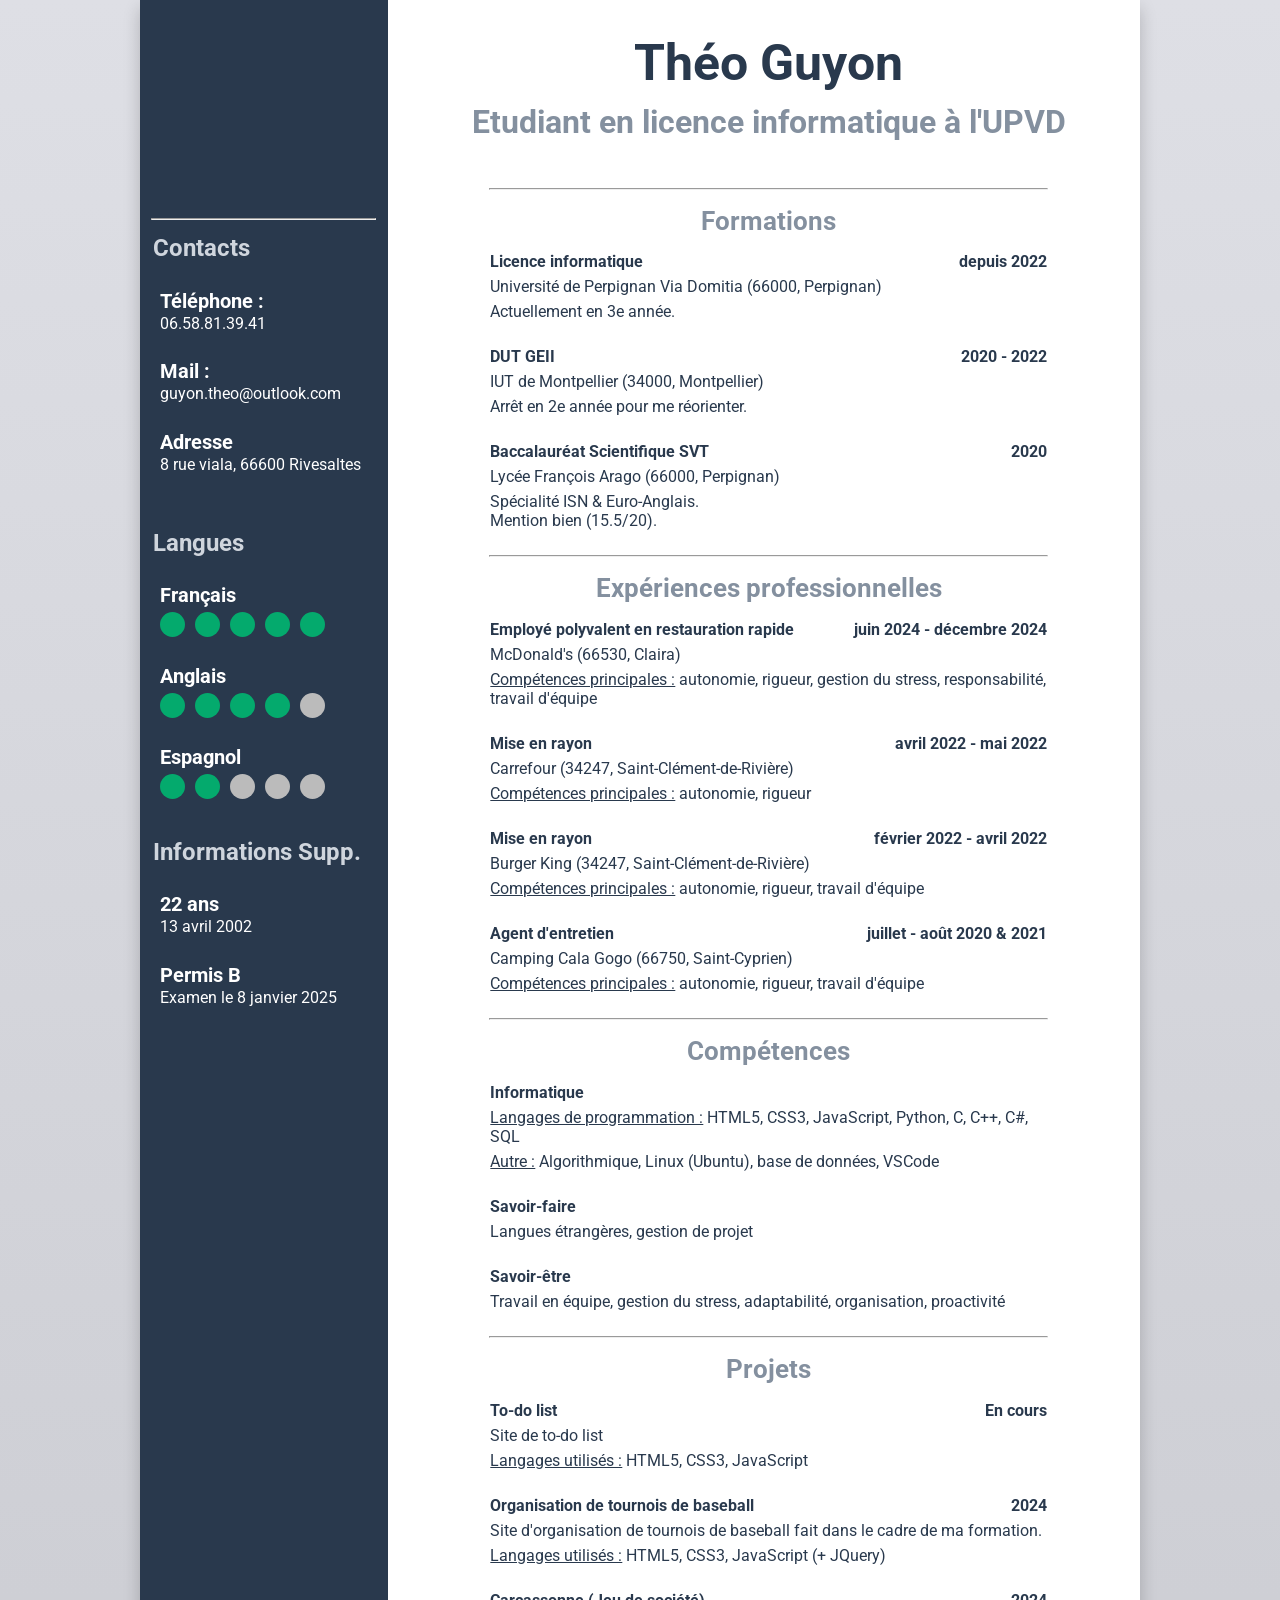
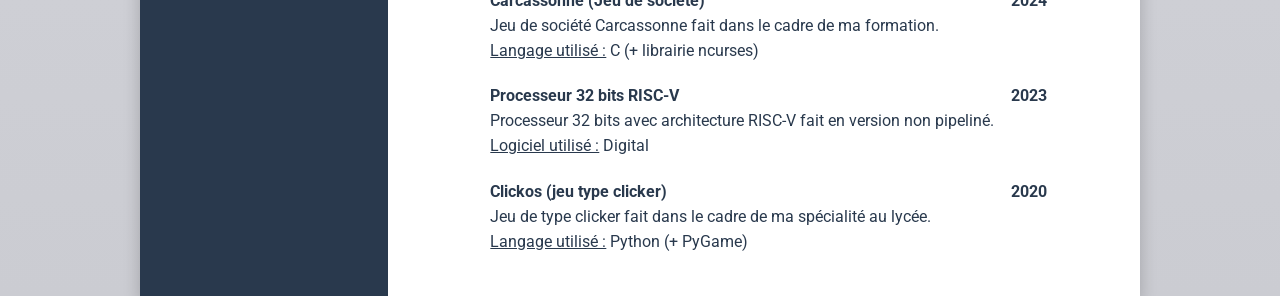
==== index.html @ 1b572861 "Add files via upload" ====
<!DOCTYPE html>
<html lang="fr">
<head>
    <meta charset="UTF-8">
    <meta name="viewport" content="width=device-width, initial-scale=1.0">
    <title>Theo Guyon</title>
    <link rel="stylesheet" href="style.css">
</head>
<body>
    <div>
        <aside>
            <div class="img-container">
                <img src="photo.png" alt="">
            </div>

            <hr>

            <div class="category-container">
                <h3>Contacts</h3>

                <div class="info-container">
                    <h4>Téléphone :</h4>
                    <p>06.58.81.39.41</p>
                </div>

                <div class="info-container">
                    <h4>Mail :</h4>
                    <p>guyon.theo@outlook.com</p>
                </div>

                <div class="info-container">
                    <h4>Adresse</h4>
                    <p>8 rue viala, 66600 Rivesaltes</p>
                </div>
            </div>

            <div class="category-container">
                <h3>Langues</h3>

                <div class="info-container">
                    <h4>Français</h4>
                    <div class="level">
                        <div class="green-dot"></div>
                        <div class="green-dot"></div>
                        <div class="green-dot"></div>
                        <div class="green-dot"></div>
                        <div class="green-dot"></div>
                    </div>
                </div>

                <div class="info-container">
                    <h4>Anglais</h4>
                    <div class="level">
                        <div class="green-dot"></div>
                        <div class="green-dot"></div>
                        <div class="green-dot"></div>
                        <div class="green-dot"></div>
                        <div class="empty-dot"></div>
                    </div>
                    
                </div>

                <div class="info-container">
                    <h4>Espagnol</h4>
                    <div class="level">
                        <div class="green-dot"></div>
                        <div class="green-dot"></div>
                        <div class="empty-dot"></div>
                        <div class="empty-dot"></div>
                        <div class="empty-dot"></div>
                    </div>
                </div>
            </div>

            <div class="category-container">
                <h3>Informations Supp.</h3>

                <div class="info-container">
                    <h4>22 ans</h4>
                    <p>13 avril 2002</p>

                    <h4>Permis B</h4>
                    <p>Examen le 8 janvier 2025</p>
                </div>
            </div>
        </aside>

        <main>
            <div class="cv-header">
                <h1>Théo Guyon</h1>
                <h2>Etudiant en licence informatique à l'UPVD</h2>
            </div>

            <hr>

            <div class="formation-category">
                <h3>Formations</h3>

                <div class="formation-container">
                    <div class="container-header">
                        <h4>Licence informatique</h4>
                        <h4>depuis 2022</h4>
                    </div>
                    <p>Université de Perpignan Via Domitia (66000, Perpignan)</p>
                    <p>Actuellement en 3e année.</p>
                </div>

                <div class="formation-container">
                    <div class="container-header">
                        <h4>DUT GEII</h4>
                        <h4>2020 - 2022</h4>
                    </div>
                    <p>IUT de Montpellier (34000, Montpellier)</p>
                    <p>Arrêt en 2e année pour me réorienter.</p>
                </div>

                <div class="formation-container">
                    <div class="container-header">
                        <h4>Baccalauréat Scientifique SVT</h4>
                        <h4>2020</h4>
                    </div>
                    <p>Lycée François Arago (66000, Perpignan)</p>
                    <p>Spécialité ISN & Euro-Anglais. <br> Mention bien (15.5/20).</p>
                </div>
            </div>

            <hr>

            <div class="work-category">
                <h3>Expériences professionnelles</h3>

                <div class="work-container">
                    <div class="container-header">
                        <h4>Employé polyvalent en restauration rapide</h4>
                        <h4>juin 2024 - décembre 2024</h4>
                    </div>
                    <p>McDonald's (66530, Claira)</p>
                    <p> <u> Compétences principales :</u> 
                        autonomie, rigueur, gestion du stress, responsabilité, travail d'équipe</p>
                </div>

                <div class="work-container">
                    <div class="container-header">
                        <h4>Mise en rayon</h4>
                        <h4>avril 2022 - mai 2022</h4>
                    </div>
                    <p>Carrefour (34247, Saint-Clément-de-Rivière)</p>
                    <p> <u> Compétences principales :</u> 
                        autonomie, rigueur</p>
                </div>

                <div class="work-container">
                    <div class="container-header">
                        <h4>Mise en rayon</h4>
                        <h4>février 2022 - avril 2022</h4>
                    </div>
                    <p>Burger King (34247, Saint-Clément-de-Rivière)</p>
                    <p> <u> Compétences principales :</u> 
                        autonomie, rigueur, travail d'équipe</p>
                </div>

                <div class="work-container">
                    <div class="container-header">
                        <h4>Agent d'entretien</h4>
                        <h4>juillet - août 2020 & 2021</h4>
                    </div>
                    <p>Camping Cala Gogo (66750, Saint-Cyprien)</p>
                    <p> <u> Compétences principales :</u> 
                        autonomie, rigueur, travail d'équipe</p>
                </div>
            </div>

            <hr>

            <div class="skill-category">
                <h3>Compétences</h3>

                <div class="skill-container">
                    <div class="container-header">
                        <h4>Informatique</h4>
                    </div>
                    <p><u>Langages de programmation :</u> 
                        HTML5, CSS3, JavaScript, Python, C, C++, C#, SQL</p>
                    <p><u>Autre :</u> 
                        Algorithmique, Linux (Ubuntu), base de données, VSCode</p>
                </div>

                <div class="skill-container">
                    <div class="container-header">
                        <h4>Savoir-faire</h4>
                    </div>
                    <p>Langues étrangères, gestion de projet</p>
                </div>

                <div class="skill-container">
                    <div class="container-header">
                        <h4>Savoir-être</h4>
                    </div>
                    <p>Travail en équipe, gestion du stress, adaptabilité, organisation, proactivité</p>
                </div>
            </div>

            <hr>

            <div class="project-category">
                <h3>Projets</h3>

                <div class="project-container">
                    <div class="container-header">
                        <h4>To-do list</h4>
                        <h4>En cours</h4>
                    </div>
                    <p>Site de to-do list</p>
                    <p><u>Langages utilisés :</u> HTML5, CSS3, JavaScript</p>
                </div>

                <div class="project-container">
                    <div class="container-header">
                        <h4>Organisation de tournois de baseball</h4>
                        <h4>2024</h4>
                    </div>
                    <p>Site d'organisation de tournois de baseball fait dans le cadre de ma formation.</p>
                    <p><u>Langages utilisés :</u> HTML5, CSS3, JavaScript (+ JQuery)</p>
                </div>

                <div class="project-container">
                    <div class="container-header">
                        <h4>Carcassonne (Jeu de société)</h4>
                        <h4>2024</h4>
                    </div>
                    <p>Jeu de société Carcassonne fait dans le cadre de ma formation.</p>
                    <p><u>Langage utilisé :</u> C (+ librairie ncurses)</p>
                </div>

                <div class="project-container">
                    <div class="container-header">
                        <h4>Processeur 32 bits RISC-V</h4>
                        <h4>2023</h4>
                    </div>
                    <p>Processeur 32 bits avec architecture RISC-V fait en version non pipeliné.</p>
                    <p><u>Logiciel utilisé :</u> Digital</p>
                </div>

                <div class="project-container">
                    <div class="container-header">
                        <h4>Clickos (jeu type clicker)</h4>
                        <h4>2020</h4>
                    </div>
                    <p>Jeu de type clicker fait dans le cadre de ma spécialité au lycée.</p>
                    <p><u>Langage utilisé :</u> Python (+ PyGame)</p>
                </div>
            </div>
        </main>
    </div>
</body>
</html>
---- style.css ----
@import url('https://fonts.googleapis.com/css2?family=Roboto:ital,wght@0,100;0,300;0,400;0,500;0,700;0,900;1,100;1,300;1,400;1,500;1,700;1,900&family=Rubik:ital,wght@0,300..900;1,300..900&display=swap');

html{
    font-family: 'Roboto', sans-serif;
}

html, body{
    padding: 0;
    margin: 0;
}

body{
    display: flex;
    justify-content: center;
    align-items: stretch;

    background-color: #dedfe5;
    background: linear-gradient(to bottom, rgba(222,223,229,1) 0%, rgba(203,204,210,1) 100%);

}

body>div{
    width: 1000px;
    min-height: 100%;
    height: auto;
    box-shadow: 0 8px 16px rgba(0, 0, 0, 0.2);

    display: flex;
    flex-direction: row;
}

aside{
    width: 100%;
    flex: 25%;
    background-color: #29394D;

    display: flex;
    flex-direction: column;
    align-items: center;

}

aside h3{
    color: #cfd5dd;
    font-size: 24px;
}

aside h4{
    font-size: 20px;
}

aside h4, aside p{
    color: white;
}

aside>.img-container{
    margin-top :10px;
    width: 200px;
    height: 200px;
}

aside>.img-container>img{
    width: 200px;
}

aside hr{
    color: #84909f;
    width: 90%;
    margin-bottom: -10px;
}

aside .category-container{
    width: 100%;
    margin-left: 25px;
    margin-bottom: 15px;
}

aside .category-container>div{
    margin-left: 7px;
}

aside .info-container>h4{
    margin-bottom: -15px;
}

aside .level{
    display: flex;
    flex-direction: row;
    margin-top: 20px;
}

.green-dot{
    width: 25px;
    height: 25px;
    background-color: #04AA6D;
    border-radius: 50%;
    margin-right: 10px;
}

.empty-dot{
    width: 25px;
    height: 25px;
    background-color: #bbb;
    border-radius: 50%;
    margin-right: 10px;
}

main{
    padding-left: 10px;
    flex:75%;
    background-color: white
}

main hr{
    color: #84909f;
    width: 75%;
    margin-bottom: -10px;
    margin-top: 20px;
}

main>div{
    width: 100%;
    display: flex;
    flex-direction: column;
    align-items: center;
}

main h1{
    font-size: 50px;
    color: #29394d;
    margin-bottom: -15px;
}

main h2, main h3{
    color: #84909f;
}

main h2{
    font-size: 32px;
}

main h3{
    font-size: 26px;
    margin-bottom: -5px;
}

main h4, main p{
    color: #29394d;
    margin-bottom: -10px;
}

main .formation-container, main .work-container, main .skill-container, main .project-container{
    margin-bottom: 15px;
    width: 75%;
}

main .container-header{
    display: flex;
    justify-content: space-between;
}

main .project-category{
    margin-bottom: 40px;
}
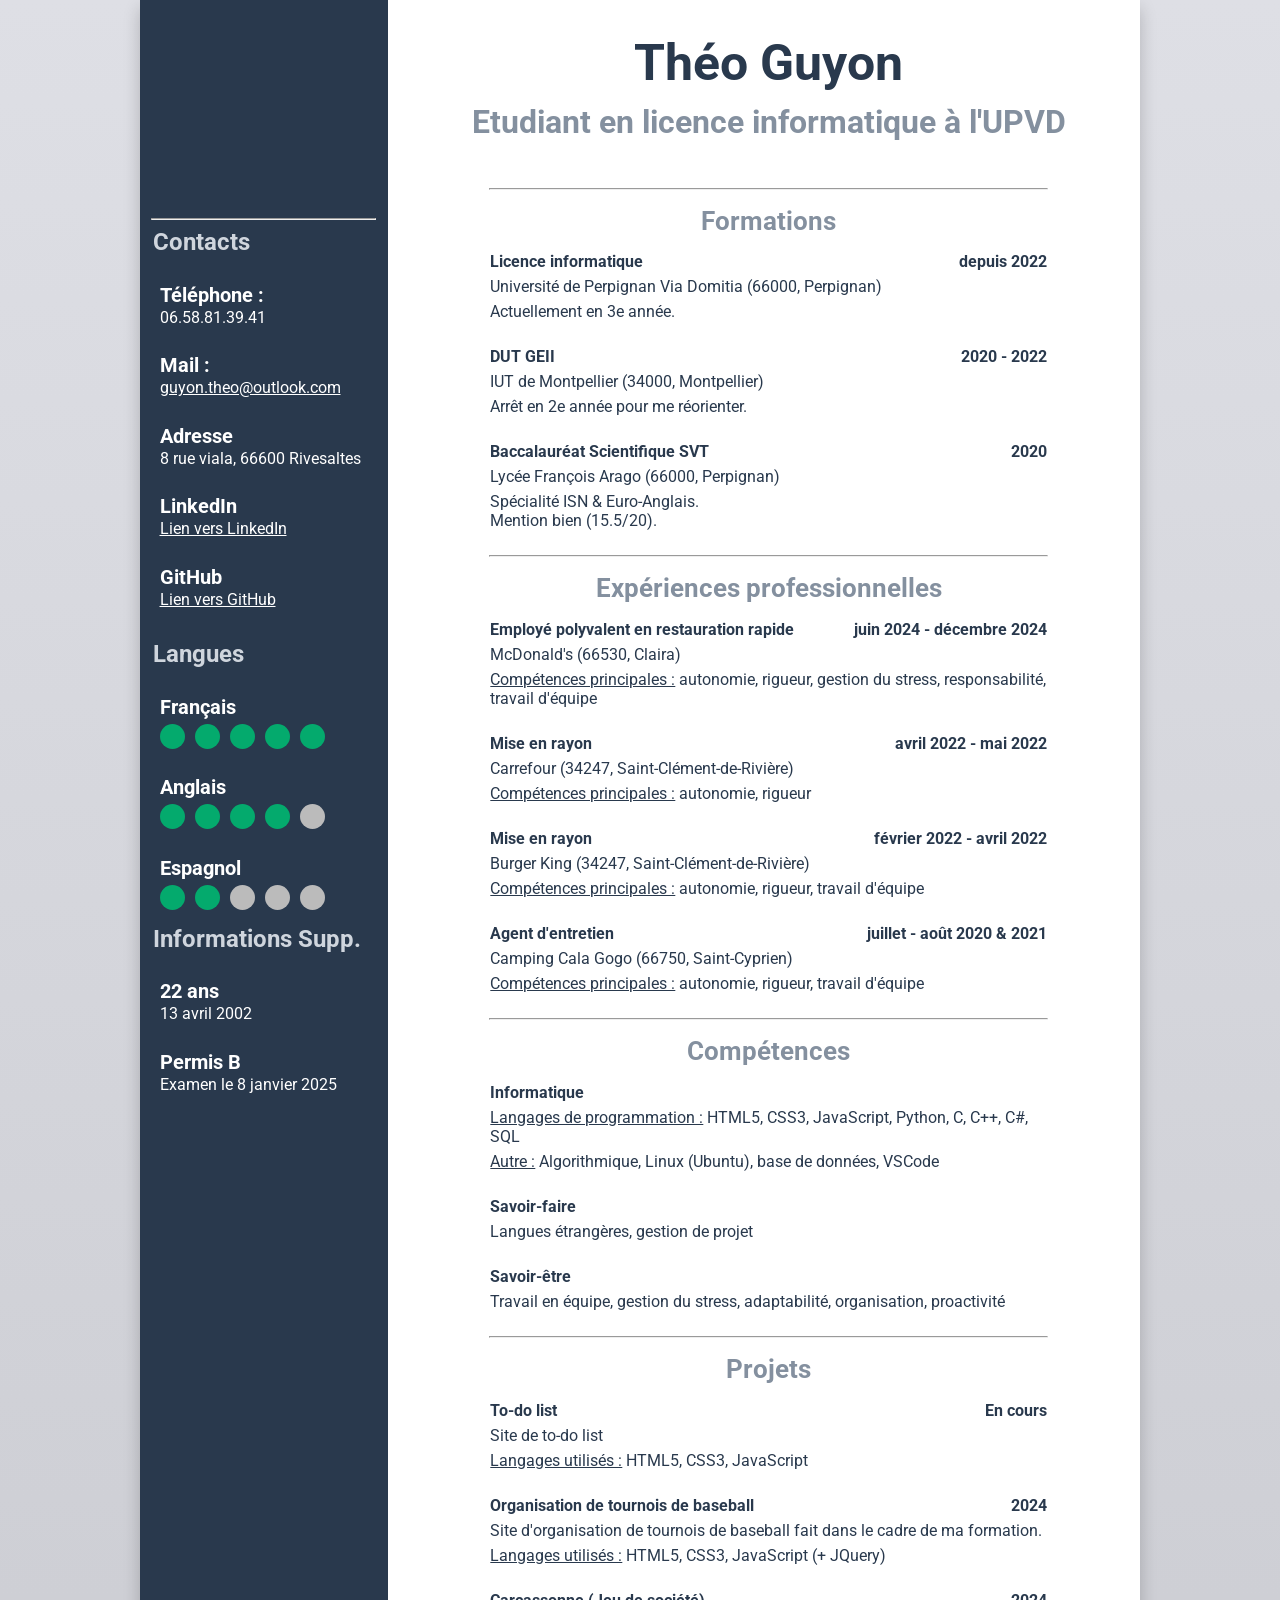
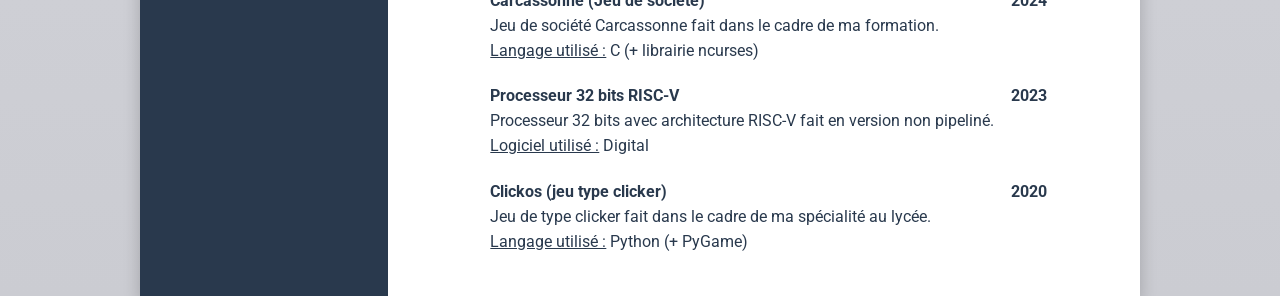
==== commit c2b5bdfc: "add github + linkedin" ====
--- a/index.html
+++ b/index.html
@@ -25,12 +25,22 @@
 
                 <div class="info-container">
                     <h4>Mail :</h4>
-                    <p>guyon.theo@outlook.com</p>
+                    <p><a href="mailto:guyon.theo@outlook.com">guyon.theo@outlook.com</a></p>
                 </div>
 
                 <div class="info-container">
                     <h4>Adresse</h4>
                     <p>8 rue viala, 66600 Rivesaltes</p>
+                </div>
+
+                <div class="info-container">
+                    <h4>LinkedIn</h4>
+                    <p><a href="https://www.linkedin.com/in/theo-guyon/" target="_blank">Lien vers LinkedIn</a></p>
+                </div>
+
+                <div class="info-container">
+                    <h4>GitHub</h4>
+                    <p><a href="https://github.com/Yuukel" target="_blank">Lien vers GitHub</a></p>
                 </div>
             </div>
 
--- a/style.css
+++ b/style.css
@@ -43,14 +43,19 @@
 aside h3{
     color: #cfd5dd;
     font-size: 24px;
+    margin-top: 0;
 }
 
 aside h4{
     font-size: 20px;
 }
 
-aside h4, aside p{
+aside h4, aside p, aside a{
     color: white;
+}
+
+aside a{
+    display: block;
 }
 
 aside>.img-container{
@@ -66,7 +71,6 @@
 aside hr{
     color: #84909f;
     width: 90%;
-    margin-bottom: -10px;
 }
 
 aside .category-container{
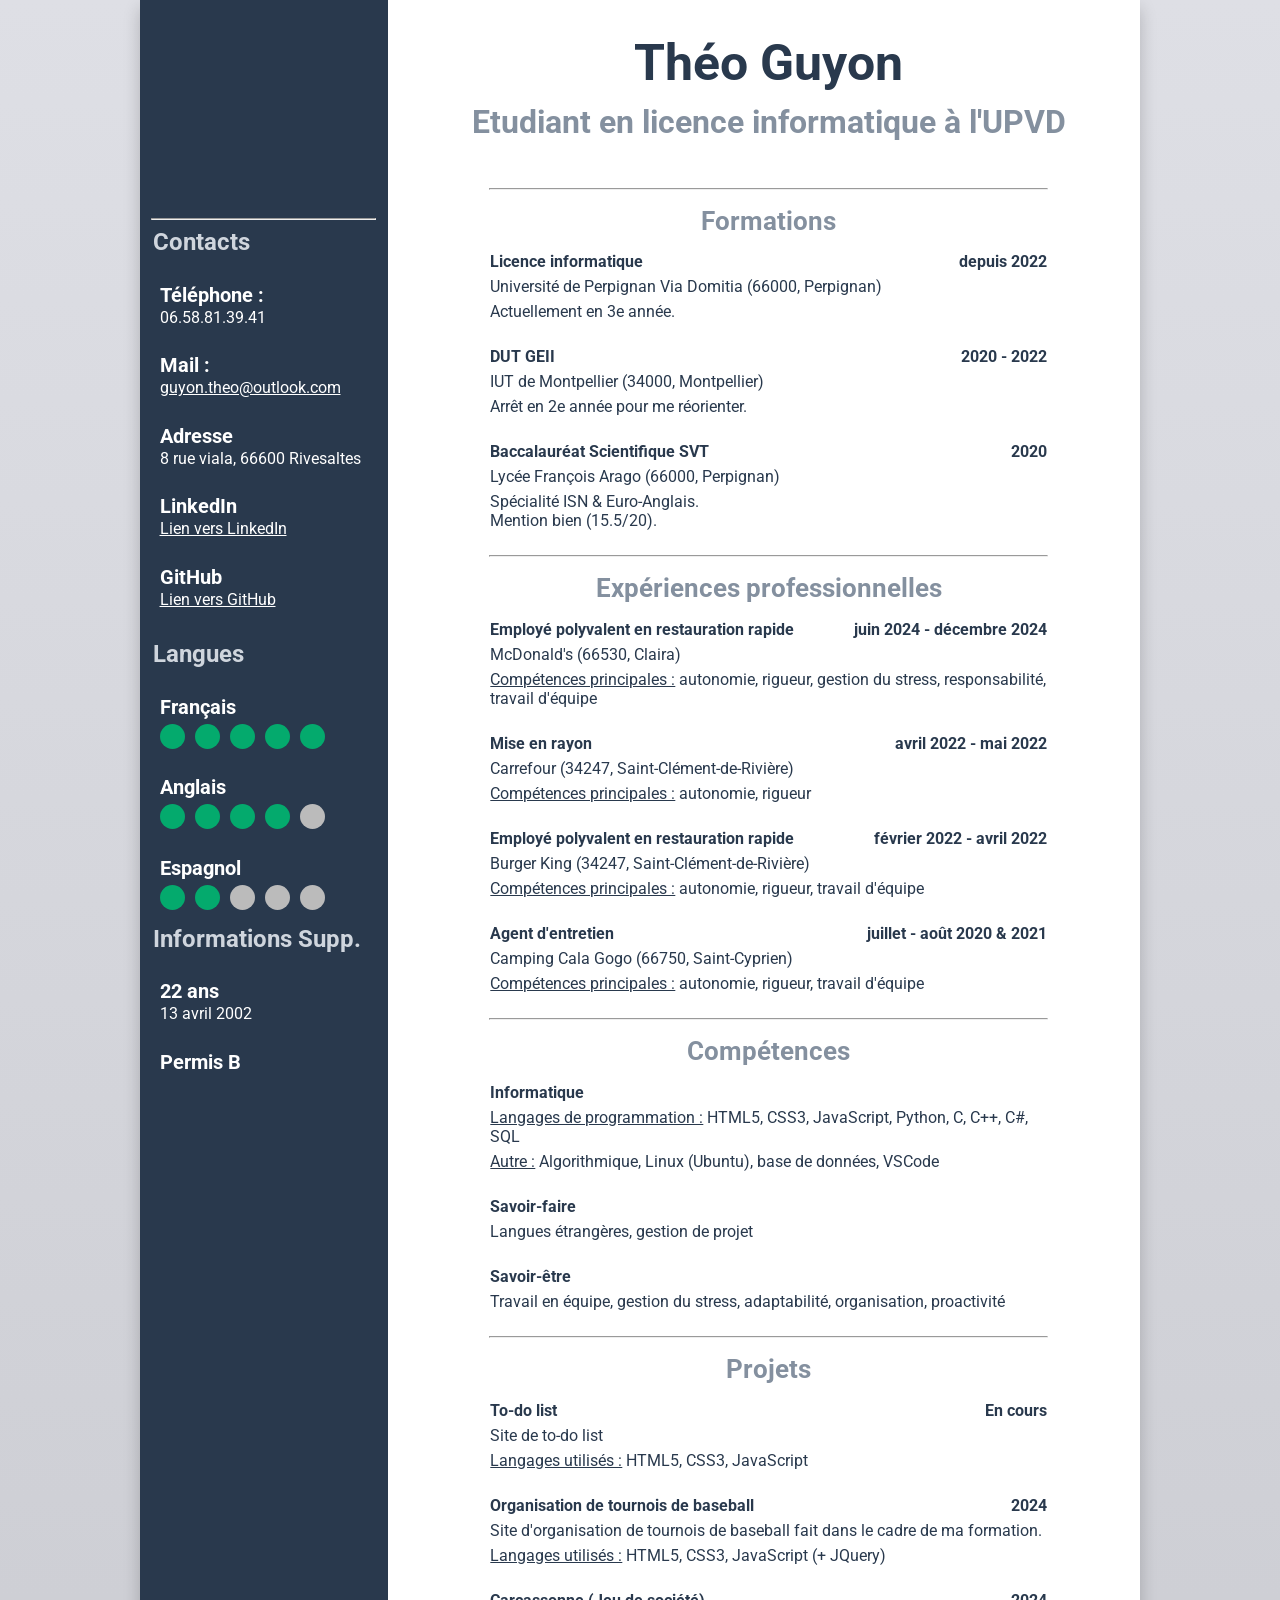
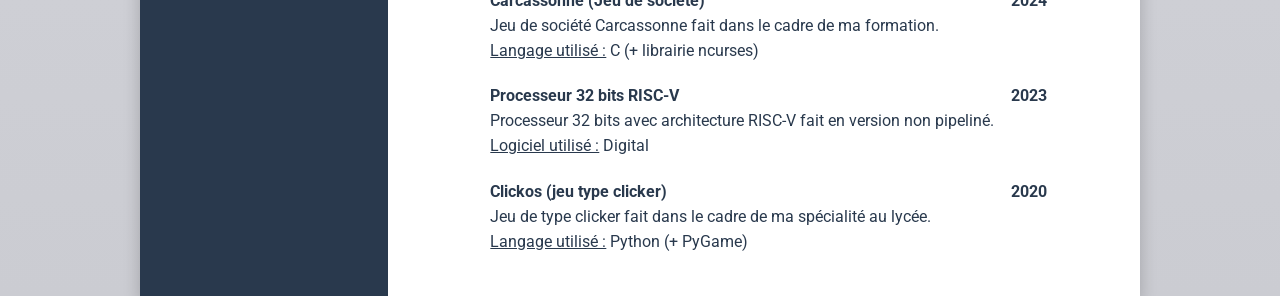
==== commit 6a795d99: "Update index.html" ====
--- a/index.html
+++ b/index.html
@@ -90,7 +90,7 @@
                     <p>13 avril 2002</p>
 
                     <h4>Permis B</h4>
-                    <p>Examen le 8 janvier 2025</p>
+                    <!-- <p>Examen le 8 janvier 2025</p> -->
                 </div>
             </div>
         </aside>
@@ -161,7 +161,7 @@
 
                 <div class="work-container">
                     <div class="container-header">
-                        <h4>Mise en rayon</h4>
+                        <h4>Employé polyvalent en restauration rapide</h4>
                         <h4>février 2022 - avril 2022</h4>
                     </div>
                     <p>Burger King (34247, Saint-Clément-de-Rivière)</p>
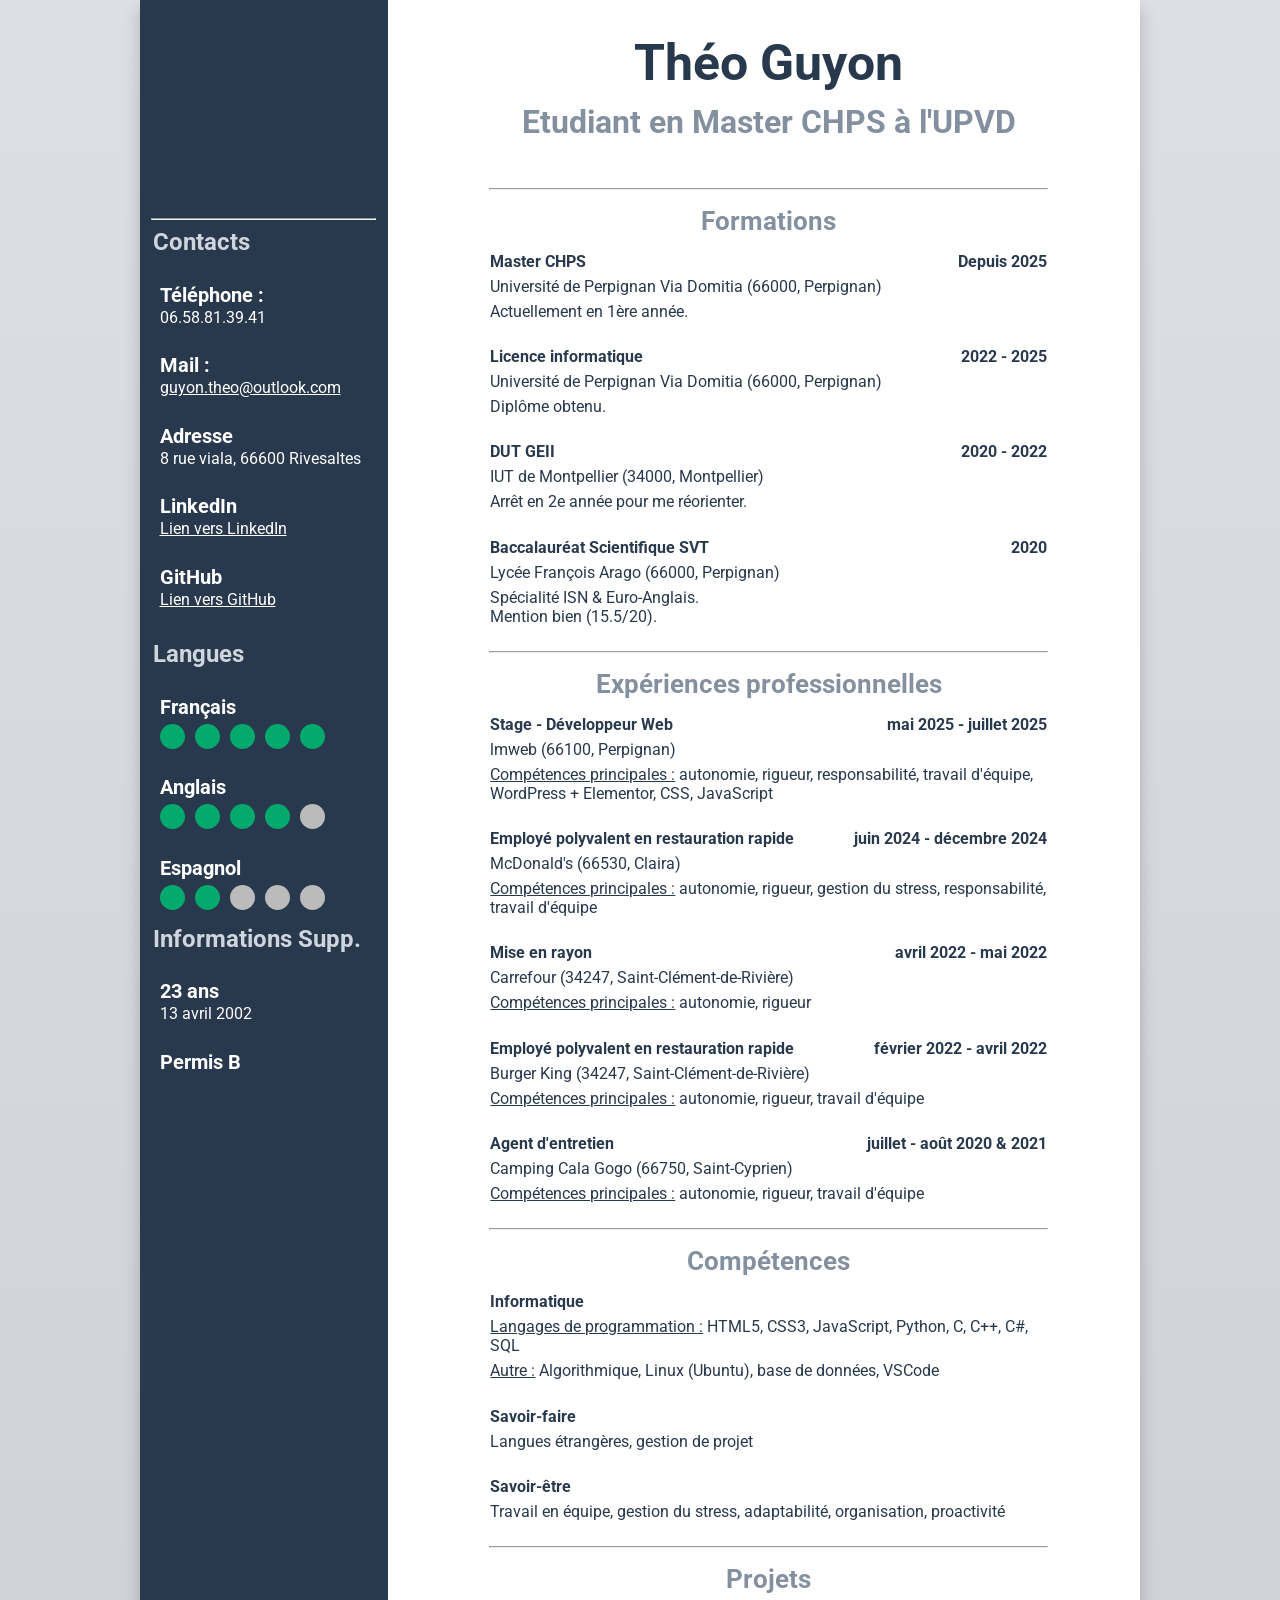
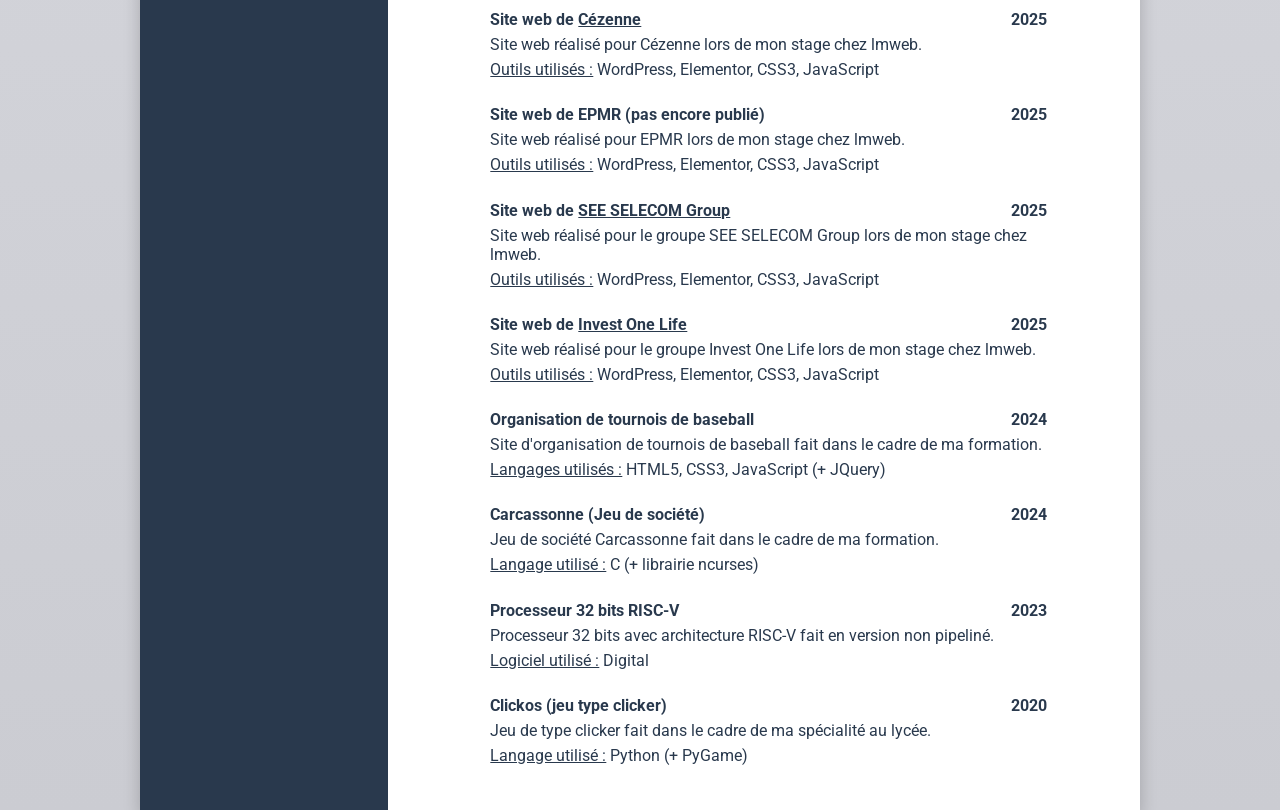
==== commit 86d4b50b: "Mise à jour du CV (09/2025)" ====
--- a/index.html
+++ b/index.html
@@ -86,11 +86,10 @@
                 <h3>Informations Supp.</h3>
 
                 <div class="info-container">
-                    <h4>22 ans</h4>
+                    <h4>23 ans</h4>
                     <p>13 avril 2002</p>
 
                     <h4>Permis B</h4>
-                    <!-- <p>Examen le 8 janvier 2025</p> -->
                 </div>
             </div>
         </aside>
@@ -98,7 +97,7 @@
         <main>
             <div class="cv-header">
                 <h1>Théo Guyon</h1>
-                <h2>Etudiant en licence informatique à l'UPVD</h2>
+                <h2>Etudiant en Master CHPS à l'UPVD</h2>
             </div>
 
             <hr>
@@ -108,11 +107,20 @@
 
                 <div class="formation-container">
                     <div class="container-header">
+                        <h4>Master CHPS</h4>
+                        <h4>Depuis 2025</h4>
+                    </div>
+                    <p>Université de Perpignan Via Domitia (66000, Perpignan)</p>
+                    <p>Actuellement en 1ère année.</p>
+                </div>
+
+                <div class="formation-container">
+                    <div class="container-header">
                         <h4>Licence informatique</h4>
-                        <h4>depuis 2022</h4>
+                        <h4>2022 - 2025</h4>
                     </div>
                     <p>Université de Perpignan Via Domitia (66000, Perpignan)</p>
-                    <p>Actuellement en 3e année.</p>
+                    <p>Diplôme obtenu.</p>
                 </div>
 
                 <div class="formation-container">
@@ -138,6 +146,16 @@
 
             <div class="work-category">
                 <h3>Expériences professionnelles</h3>
+
+                <div class="work-container">
+                    <div class="container-header">
+                        <h4>Stage - Développeur Web</h4>
+                        <h4>mai 2025 - juillet 2025</h4>
+                    </div>
+                    <p>lmweb (66100, Perpignan)</p>
+                    <p> <u> Compétences principales :</u> 
+                        autonomie, rigueur, responsabilité, travail d'équipe, WordPress + Elementor, CSS, JavaScript</p>
+                </div>
 
                 <div class="work-container">
                     <div class="container-header">
@@ -217,12 +235,48 @@
 
                 <div class="project-container">
                     <div class="container-header">
+                        <h4>Site web de <a href="https://cezenne.fr" target="_blank">Cézenne</a></h4>
+                        <h4>2025</h4>
+                    </div>
+                    <p>Site web réalisé pour Cézenne lors de mon stage chez lmweb.</p>
+                    <p><u>Outils utilisés :</u> WordPress, Elementor, CSS3, JavaScript</p>
+                </div>
+
+                <div class="project-container">
+                    <div class="container-header">
+                        <h4>Site web de EPMR (pas encore publié)</h4>
+                        <h4>2025</h4>
+                    </div>
+                    <p>Site web réalisé pour EPMR lors de mon stage chez lmweb.</p>
+                    <p><u>Outils utilisés :</u> WordPress, Elementor, CSS3, JavaScript</p>
+                </div>
+
+                <div class="project-container">
+                    <div class="container-header">
+                        <h4>Site web de <a href="https://seeselecomgroup.com" target="_blank">SEE SELECOM Group</a></h4>
+                        <h4>2025</h4>
+                    </div>
+                    <p>Site web réalisé pour le groupe SEE SELECOM Group lors de mon stage chez lmweb.</p>
+                    <p><u>Outils utilisés :</u> WordPress, Elementor, CSS3, JavaScript</p>
+                </div>
+
+                <div class="project-container">
+                    <div class="container-header">
+                        <h4>Site web de <a href="https://investonelife.fr" target="_blank">Invest One Life</a></h4>
+                        <h4>2025</h4>
+                    </div>
+                    <p>Site web réalisé pour le groupe Invest One Life lors de mon stage chez lmweb.</p>
+                    <p><u>Outils utilisés :</u> WordPress, Elementor, CSS3, JavaScript</p>
+                </div>
+
+                <!-- <div class="project-container">
+                    <div class="container-header">
                         <h4>To-do list</h4>
                         <h4>En cours</h4>
                     </div>
                     <p>Site de to-do list</p>
                     <p><u>Langages utilisés :</u> HTML5, CSS3, JavaScript</p>
-                </div>
+                </div> -->
 
                 <div class="project-container">
                     <div class="container-header">
--- a/style.css
+++ b/style.css
@@ -148,7 +148,7 @@
     margin-bottom: -5px;
 }
 
-main h4, main p{
+main h4, main p, main a, main a:visited{
     color: #29394d;
     margin-bottom: -10px;
 }
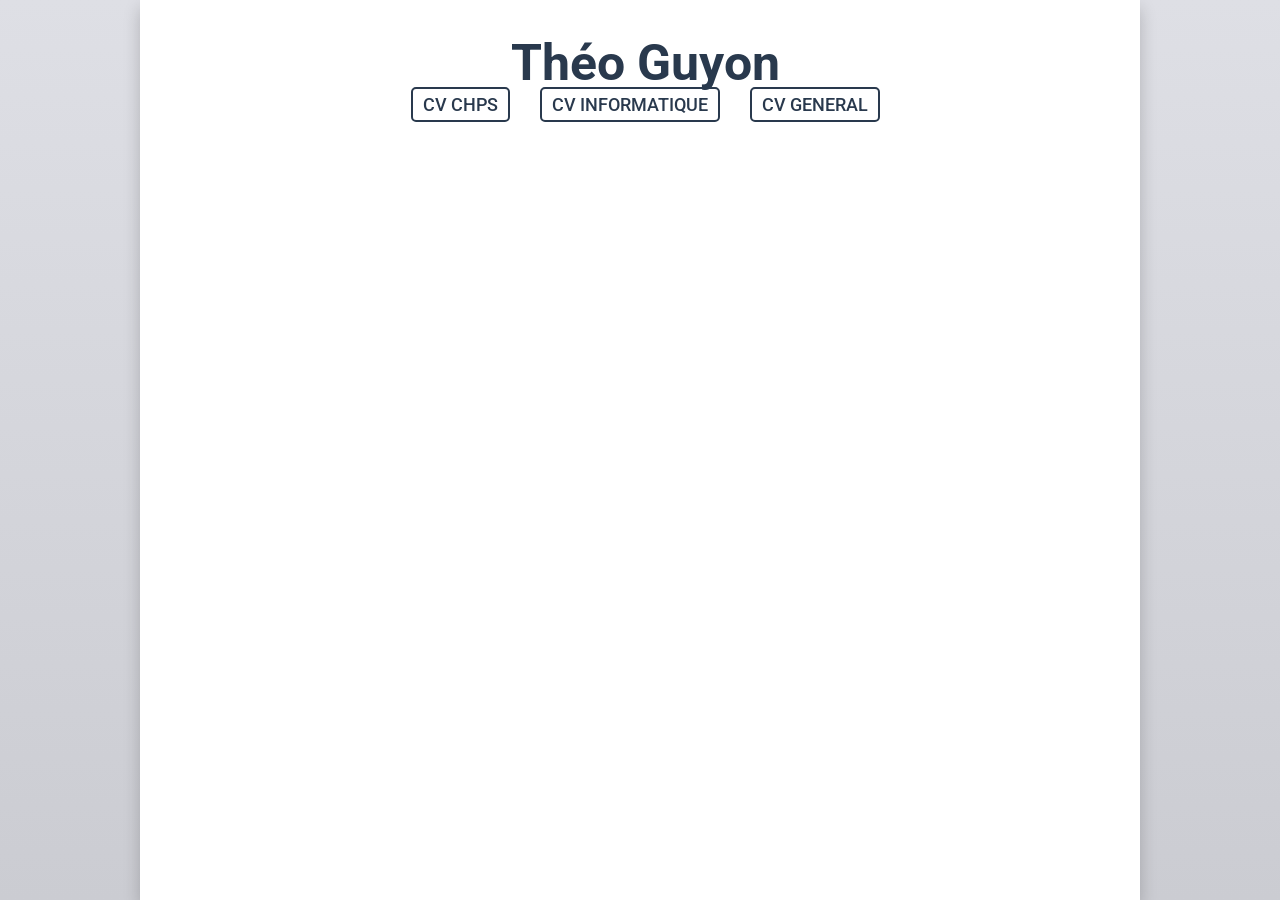
==== commit 4ac4a45c: "update" ====
--- a/index.html
+++ b/index.html
@@ -8,311 +8,14 @@
 </head>
 <body>
     <div>
-        <aside>
-            <div class="img-container">
-                <img src="photo.png" alt="">
+        <main>
+            <div class="container-header">
+                <h1>Théo Guyon</h1>
             </div>
-
-            <hr>
-
-            <div class="category-container">
-                <h3>Contacts</h3>
-
-                <div class="info-container">
-                    <h4>Téléphone :</h4>
-                    <p>06.58.81.39.41</p>
-                </div>
-
-                <div class="info-container">
-                    <h4>Mail :</h4>
-                    <p><a href="mailto:guyon.theo@outlook.com">guyon.theo@outlook.com</a></p>
-                </div>
-
-                <div class="info-container">
-                    <h4>Adresse</h4>
-                    <p>8 rue viala, 66600 Rivesaltes</p>
-                </div>
-
-                <div class="info-container">
-                    <h4>LinkedIn</h4>
-                    <p><a href="https://www.linkedin.com/in/theo-guyon/" target="_blank">Lien vers LinkedIn</a></p>
-                </div>
-
-                <div class="info-container">
-                    <h4>GitHub</h4>
-                    <p><a href="https://github.com/Yuukel" target="_blank">Lien vers GitHub</a></p>
-                </div>
-            </div>
-
-            <div class="category-container">
-                <h3>Langues</h3>
-
-                <div class="info-container">
-                    <h4>Français</h4>
-                    <div class="level">
-                        <div class="green-dot"></div>
-                        <div class="green-dot"></div>
-                        <div class="green-dot"></div>
-                        <div class="green-dot"></div>
-                        <div class="green-dot"></div>
-                    </div>
-                </div>
-
-                <div class="info-container">
-                    <h4>Anglais</h4>
-                    <div class="level">
-                        <div class="green-dot"></div>
-                        <div class="green-dot"></div>
-                        <div class="green-dot"></div>
-                        <div class="green-dot"></div>
-                        <div class="empty-dot"></div>
-                    </div>
-                    
-                </div>
-
-                <div class="info-container">
-                    <h4>Espagnol</h4>
-                    <div class="level">
-                        <div class="green-dot"></div>
-                        <div class="green-dot"></div>
-                        <div class="empty-dot"></div>
-                        <div class="empty-dot"></div>
-                        <div class="empty-dot"></div>
-                    </div>
-                </div>
-            </div>
-
-            <div class="category-container">
-                <h3>Informations Supp.</h3>
-
-                <div class="info-container">
-                    <h4>23 ans</h4>
-                    <p>13 avril 2002</p>
-
-                    <h4>Permis B</h4>
-                </div>
-            </div>
-        </aside>
-
-        <main>
-            <div class="cv-header">
-                <h1>Théo Guyon</h1>
-                <h2>Etudiant en Master CHPS à l'UPVD</h2>
-            </div>
-
-            <hr>
-
-            <div class="formation-category">
-                <h3>Formations</h3>
-
-                <div class="formation-container">
-                    <div class="container-header">
-                        <h4>Master CHPS</h4>
-                        <h4>Depuis 2025</h4>
-                    </div>
-                    <p>Université de Perpignan Via Domitia (66000, Perpignan)</p>
-                    <p>Actuellement en 1ère année.</p>
-                </div>
-
-                <div class="formation-container">
-                    <div class="container-header">
-                        <h4>Licence informatique</h4>
-                        <h4>2022 - 2025</h4>
-                    </div>
-                    <p>Université de Perpignan Via Domitia (66000, Perpignan)</p>
-                    <p>Diplôme obtenu.</p>
-                </div>
-
-                <div class="formation-container">
-                    <div class="container-header">
-                        <h4>DUT GEII</h4>
-                        <h4>2020 - 2022</h4>
-                    </div>
-                    <p>IUT de Montpellier (34000, Montpellier)</p>
-                    <p>Arrêt en 2e année pour me réorienter.</p>
-                </div>
-
-                <div class="formation-container">
-                    <div class="container-header">
-                        <h4>Baccalauréat Scientifique SVT</h4>
-                        <h4>2020</h4>
-                    </div>
-                    <p>Lycée François Arago (66000, Perpignan)</p>
-                    <p>Spécialité ISN & Euro-Anglais. <br> Mention bien (15.5/20).</p>
-                </div>
-            </div>
-
-            <hr>
-
-            <div class="work-category">
-                <h3>Expériences professionnelles</h3>
-
-                <div class="work-container">
-                    <div class="container-header">
-                        <h4>Stage - Développeur Web</h4>
-                        <h4>mai 2025 - juillet 2025</h4>
-                    </div>
-                    <p>lmweb (66100, Perpignan)</p>
-                    <p> <u> Compétences principales :</u> 
-                        autonomie, rigueur, responsabilité, travail d'équipe, WordPress + Elementor, CSS, JavaScript</p>
-                </div>
-
-                <div class="work-container">
-                    <div class="container-header">
-                        <h4>Employé polyvalent en restauration rapide</h4>
-                        <h4>juin 2024 - décembre 2024</h4>
-                    </div>
-                    <p>McDonald's (66530, Claira)</p>
-                    <p> <u> Compétences principales :</u> 
-                        autonomie, rigueur, gestion du stress, responsabilité, travail d'équipe</p>
-                </div>
-
-                <div class="work-container">
-                    <div class="container-header">
-                        <h4>Mise en rayon</h4>
-                        <h4>avril 2022 - mai 2022</h4>
-                    </div>
-                    <p>Carrefour (34247, Saint-Clément-de-Rivière)</p>
-                    <p> <u> Compétences principales :</u> 
-                        autonomie, rigueur</p>
-                </div>
-
-                <div class="work-container">
-                    <div class="container-header">
-                        <h4>Employé polyvalent en restauration rapide</h4>
-                        <h4>février 2022 - avril 2022</h4>
-                    </div>
-                    <p>Burger King (34247, Saint-Clément-de-Rivière)</p>
-                    <p> <u> Compétences principales :</u> 
-                        autonomie, rigueur, travail d'équipe</p>
-                </div>
-
-                <div class="work-container">
-                    <div class="container-header">
-                        <h4>Agent d'entretien</h4>
-                        <h4>juillet - août 2020 & 2021</h4>
-                    </div>
-                    <p>Camping Cala Gogo (66750, Saint-Cyprien)</p>
-                    <p> <u> Compétences principales :</u> 
-                        autonomie, rigueur, travail d'équipe</p>
-                </div>
-            </div>
-
-            <hr>
-
-            <div class="skill-category">
-                <h3>Compétences</h3>
-
-                <div class="skill-container">
-                    <div class="container-header">
-                        <h4>Informatique</h4>
-                    </div>
-                    <p><u>Langages de programmation :</u> 
-                        HTML5, CSS3, JavaScript, Python, C, C++, C#, SQL</p>
-                    <p><u>Autre :</u> 
-                        Algorithmique, Linux (Ubuntu), base de données, VSCode</p>
-                </div>
-
-                <div class="skill-container">
-                    <div class="container-header">
-                        <h4>Savoir-faire</h4>
-                    </div>
-                    <p>Langues étrangères, gestion de projet</p>
-                </div>
-
-                <div class="skill-container">
-                    <div class="container-header">
-                        <h4>Savoir-être</h4>
-                    </div>
-                    <p>Travail en équipe, gestion du stress, adaptabilité, organisation, proactivité</p>
-                </div>
-            </div>
-
-            <hr>
-
-            <div class="project-category">
-                <h3>Projets</h3>
-
-                <div class="project-container">
-                    <div class="container-header">
-                        <h4>Site web de <a href="https://cezenne.fr" target="_blank">Cézenne</a></h4>
-                        <h4>2025</h4>
-                    </div>
-                    <p>Site web réalisé pour Cézenne lors de mon stage chez lmweb.</p>
-                    <p><u>Outils utilisés :</u> WordPress, Elementor, CSS3, JavaScript</p>
-                </div>
-
-                <div class="project-container">
-                    <div class="container-header">
-                        <h4>Site web de EPMR (pas encore publié)</h4>
-                        <h4>2025</h4>
-                    </div>
-                    <p>Site web réalisé pour EPMR lors de mon stage chez lmweb.</p>
-                    <p><u>Outils utilisés :</u> WordPress, Elementor, CSS3, JavaScript</p>
-                </div>
-
-                <div class="project-container">
-                    <div class="container-header">
-                        <h4>Site web de <a href="https://seeselecomgroup.com" target="_blank">SEE SELECOM Group</a></h4>
-                        <h4>2025</h4>
-                    </div>
-                    <p>Site web réalisé pour le groupe SEE SELECOM Group lors de mon stage chez lmweb.</p>
-                    <p><u>Outils utilisés :</u> WordPress, Elementor, CSS3, JavaScript</p>
-                </div>
-
-                <div class="project-container">
-                    <div class="container-header">
-                        <h4>Site web de <a href="https://investonelife.fr" target="_blank">Invest One Life</a></h4>
-                        <h4>2025</h4>
-                    </div>
-                    <p>Site web réalisé pour le groupe Invest One Life lors de mon stage chez lmweb.</p>
-                    <p><u>Outils utilisés :</u> WordPress, Elementor, CSS3, JavaScript</p>
-                </div>
-
-                <!-- <div class="project-container">
-                    <div class="container-header">
-                        <h4>To-do list</h4>
-                        <h4>En cours</h4>
-                    </div>
-                    <p>Site de to-do list</p>
-                    <p><u>Langages utilisés :</u> HTML5, CSS3, JavaScript</p>
-                </div> -->
-
-                <div class="project-container">
-                    <div class="container-header">
-                        <h4>Organisation de tournois de baseball</h4>
-                        <h4>2024</h4>
-                    </div>
-                    <p>Site d'organisation de tournois de baseball fait dans le cadre de ma formation.</p>
-                    <p><u>Langages utilisés :</u> HTML5, CSS3, JavaScript (+ JQuery)</p>
-                </div>
-
-                <div class="project-container">
-                    <div class="container-header">
-                        <h4>Carcassonne (Jeu de société)</h4>
-                        <h4>2024</h4>
-                    </div>
-                    <p>Jeu de société Carcassonne fait dans le cadre de ma formation.</p>
-                    <p><u>Langage utilisé :</u> C (+ librairie ncurses)</p>
-                </div>
-
-                <div class="project-container">
-                    <div class="container-header">
-                        <h4>Processeur 32 bits RISC-V</h4>
-                        <h4>2023</h4>
-                    </div>
-                    <p>Processeur 32 bits avec architecture RISC-V fait en version non pipeliné.</p>
-                    <p><u>Logiciel utilisé :</u> Digital</p>
-                </div>
-
-                <div class="project-container">
-                    <div class="container-header">
-                        <h4>Clickos (jeu type clicker)</h4>
-                        <h4>2020</h4>
-                    </div>
-                    <p>Jeu de type clicker fait dans le cadre de ma spécialité au lycée.</p>
-                    <p><u>Langage utilisé :</u> Python (+ PyGame)</p>
-                </div>
+            <div class="link-container">
+                <a href="chps.html">CV CHPS</a>
+                <a href="informatique.html">CV INFORMATIQUE</a>
+                <a href="general.html">CV GENERAL</a>
             </div>
         </main>
     </div>
--- a/style.css
+++ b/style.css
@@ -16,17 +16,41 @@
 
     background-color: #dedfe5;
     background: linear-gradient(to bottom, rgba(222,223,229,1) 0%, rgba(203,204,210,1) 100%);
-
 }
 
 body>div{
     width: 1000px;
-    min-height: 100%;
+    min-height: 100vh;
     height: auto;
     box-shadow: 0 8px 16px rgba(0, 0, 0, 0.2);
 
     display: flex;
     flex-direction: row;
+}
+
+.link-container{
+    display: flex;
+    flex-direction: row;
+    justify-content: center;
+    align-items: center;
+    margin-top: 10px;
+}
+
+.link-container a{
+    margin: 0 15px;
+    text-decoration: none;
+    color: #29394D;
+    font-size: 18px;
+    font-weight: 500;
+    border: 2px solid #29394D;
+    padding: 5px 10px;
+    border-radius: 5px;
+    transition: background-color 0.3s, color 0.3s;
+}
+
+.link-container a:hover{
+    background-color: #29394D;
+    color: white;
 }
 
 aside{
@@ -141,6 +165,7 @@
 
 main h2{
     font-size: 32px;
+    margin-bottom: -5px;
 }
 
 main h3{
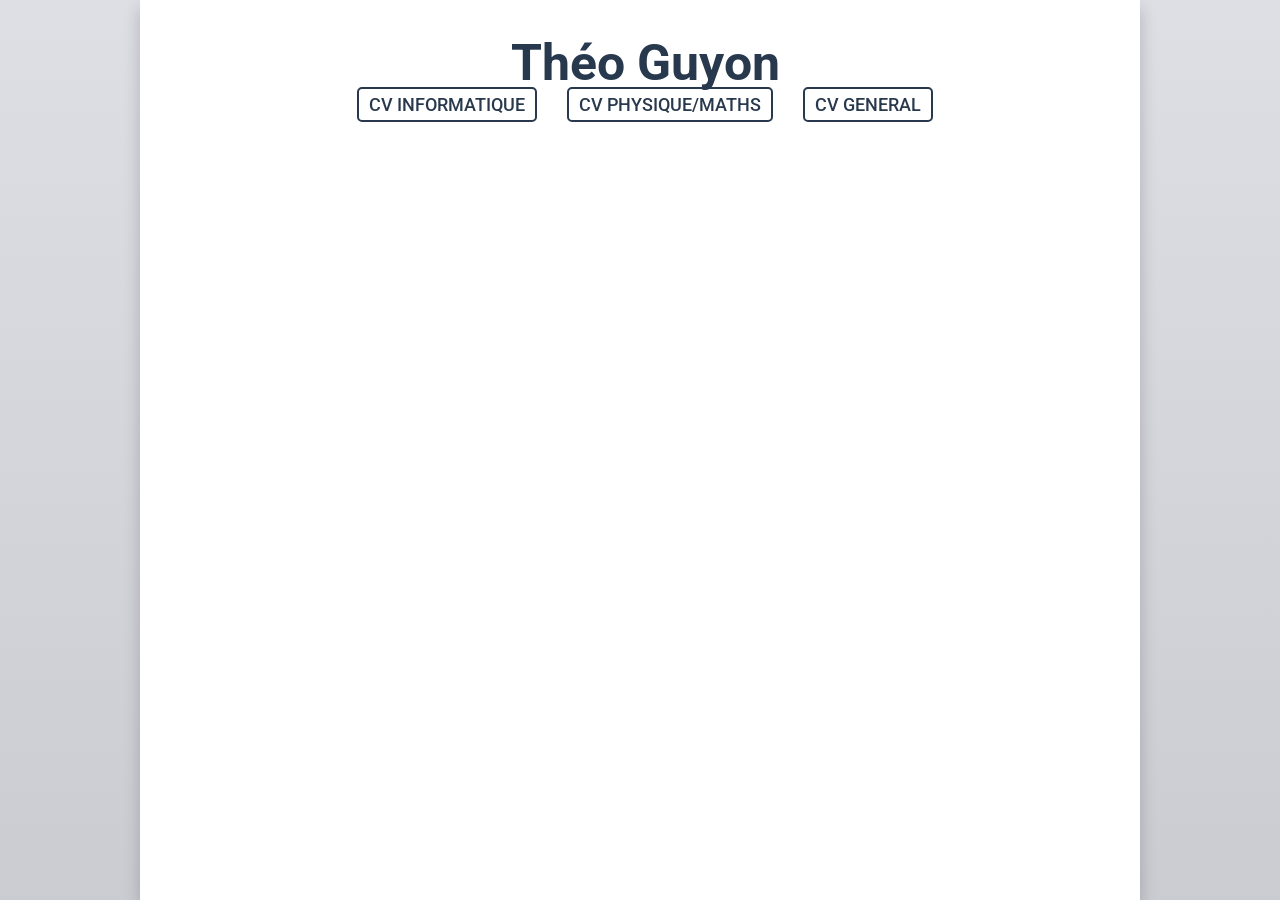
==== commit a494f846: "update" ====
--- a/index.html
+++ b/index.html
@@ -13,8 +13,9 @@
                 <h1>Théo Guyon</h1>
             </div>
             <div class="link-container">
-                <a href="chps.html">CV CHPS</a>
+                <!-- <a href="chps.html">CV CHPS</a> -->
                 <a href="informatique.html">CV INFORMATIQUE</a>
+                <a href="physique.html">CV PHYSIQUE/MATHS</a>
                 <a href="general.html">CV GENERAL</a>
             </div>
         </main>
--- a/style.css
+++ b/style.css
@@ -186,8 +186,18 @@
 main .container-header{
     display: flex;
     justify-content: space-between;
+    margin-bottom: 10px;
 }
 
 main .project-category{
     margin-bottom: 40px;
+}
+
+main .skill-content{
+    display: flex;
+}
+
+main .skill-content>div{
+    margin-right: 20px;
+    flex: 1
 }
